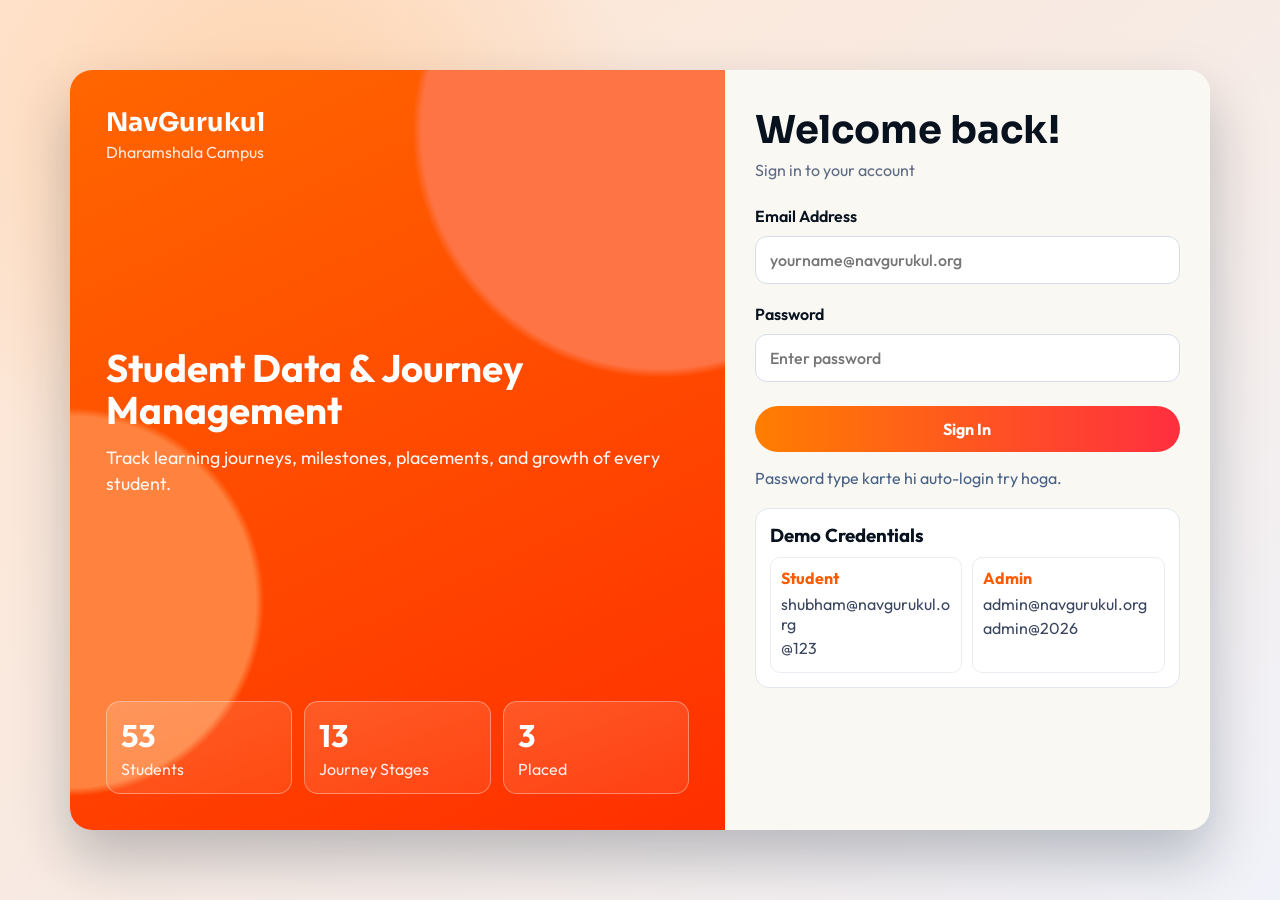
==== admin-portal.html @ 81be7681 "Initial commit" ====
<!DOCTYPE html>
<html lang="en">
<head>
  <meta charset="UTF-8" />
  <meta name="viewport" content="width=device-width, initial-scale=1.0" />
  <title>Student Management Portal</title>
  <link rel="preconnect" href="https://fonts.googleapis.com" />
  <link rel="preconnect" href="https://fonts.gstatic.com" crossorigin />
  <link href="https://fonts.googleapis.com/css2?family=Outfit:wght@400;500;600;700&display=swap" rel="stylesheet" />
  <link rel="stylesheet" href="admin-portal.css" />
</head>
<body>
  <div class="admin-layout">
    <aside class="admin-sidebar">
      <header class="admin-logo">
        <h1>NavGurukul</h1>
        <p>Admin</p>
      </header>

      <nav class="admin-nav">
        <p class="nav-group-title">Manage</p>
        <a href="#" class="nav-link active" data-section="dashboard">📊 Dashboard</a>
        <a href="#" class="nav-link" data-section="students">👥 All Students</a>
        <a href="#" class="nav-link" data-section="add-student">➕ Add Student</a>
        <a href="#" class="nav-link" data-section="settings">⚙️ Settings</a>

        <p class="nav-group-title">Trackers</p>
        <a href="leave-dashboard.html" class="nav-link nav-link-route">🗓️ Leave Dashboard</a>
        <a href="phase-movement-dashboard.html" class="nav-link nav-link-route">🧭 Phase Dashboard</a>
        <a href="progress-evaluator.html" class="nav-link nav-link-route">🎯 Progress Evaluator</a>
      </nav>

      <footer class="admin-footer">
        <button id="adminLogoutBtn" class="logout-btn">🚪 Logout</button>
      </footer>
    </aside>

    <main class="admin-main">
      <!-- Dashboard Section -->
      <section id="dashboard" class="admin-section active">
        <header class="section-header">
          <h1>Dashboard</h1>
          <p id="adminEmail" class="user-info">Loading...</p>
        </header>

        <div class="dashboard-grid">
          <div class="dashboard-card orange">
            <div class="card-number" id="totalStudents">0</div>
            <div class="card-label">Total Students</div>
          </div>
          <div class="dashboard-card green">
            <div class="card-number" id="activeStudents">0</div>
            <div class="card-label">Active Students</div>
          </div>
          <div class="dashboard-card blue">
            <div class="card-number" id="placedStudents">0</div>
            <div class="card-label">Placed</div>
          </div>
          <div class="dashboard-card purple">
            <div class="card-number" id="atRiskStudents">0</div>
            <div class="card-label">At Risk</div>
          </div>
        </div>

        <div class="dashboard-grid">
          <div class="dashboard-card orange">
            <div class="card-number" id="avgPhaseDays">0</div>
            <div class="card-label">Avg Phase Days</div>
          </div>
          <div class="dashboard-card green">
            <div class="card-number" id="avgLeaveDays">0</div>
            <div class="card-label">Avg Leave Days</div>
          </div>
        </div>

        <div class="dashboard-actions">
          <button class="action-btn add-btn" onclick="switchSection('add-student')">➕ Add New Student</button>
          <button class="action-btn view-btn" onclick="switchSection('students')">👥 View All Students</button>
          <a class="action-btn tracker-btn" href="leave-dashboard.html">🗓️ Open Leave Dashboard</a>
          <a class="action-btn tracker-btn" href="phase-movement-dashboard.html">🧭 Open Phase Dashboard</a>
        </div>
      </section>

      <!-- Students List Section -->
      <section id="students" class="admin-section">
        <header class="section-header">
          <h1>All Students</h1>
          <input type="search" id="searchInput" class="search-input" placeholder="Search by name or email..." />
        </header>

        <div class="students-table-container">
          <table class="students-table">
            <thead>
              <tr>
                <th>Name</th>
                <th>Email</th>
                <th>Phase</th>
                <th>Status</th>
                <th>OJT %</th>
                <th>Milestone %</th>
                <th>HTML Hrs</th>
                <th>CSS Hrs</th>
                <th>JS Hrs</th>
                <th>Phase Days</th>
                <th>Leave Days</th>
                <th>Score</th>
                <th>Actions</th>
              </tr>
            </thead>
            <tbody id="studentsTableBody">
              <!-- Populated by JS -->
            </tbody>
          </table>
        </div>
      </section>

      <!-- Add Student Section -->
      <section id="add-student" class="admin-section">
        <header class="section-header">
          <h1>Add New Student</h1>
        </header>

        <div class="form-container">
          <form id="addStudentForm" class="student-form">
            <div class="form-group">
              <label for="studentName">Full Name *</label>
              <input id="studentName" type="text" required placeholder="Student full name" />
            </div>

            <div class="form-group">
              <label for="studentEmail">Email Address *</label>
              <input id="studentEmail" type="email" required placeholder="student@navgurukul.org" />
            </div>

            <div class="form-group">
              <label for="studentPassword">Password *</label>
              <input id="studentPassword" type="password" required placeholder="Set password" />
            </div>

            <div class="form-group">
              <label for="studentPhase">Learning Phase *</label>
              <select id="studentPhase" required>
                <option value="">Select Phase</option>
                <option value="Phase 1 - HTML">Phase 1 - HTML</option>
                <option value="Phase 2 - CSS">Phase 2 - CSS</option>
                <option value="Phase 3 - JavaScript">Phase 3 - JavaScript</option>
                <option value="Phase 4 - Node.js">Phase 4 - Node.js</option>
                <option value="Phase 5 - Express.js + MongoDB">Phase 5 - Express.js + MongoDB</option>
              </select>
            </div>

            <div class="form-group">
              <label for="studentStatus">Status *</label>
              <select id="studentStatus" required>
                <option value="">Select Status</option>
                <option value="Active">Active</option>
                <option value="Pending">Pending</option>
                <option value="At Risk">At Risk</option>
                <option value="Placed">Placed</option>
              </select>
            </div>

            <div class="form-row">
              <div class="form-group">
                <label for="studentOJT">OJT Progress (%) </label>
                <input id="studentOJT" type="number" min="0" max="100" value="0" placeholder="0" />
              </div>
              <div class="form-group">
                <label for="studentMilestone">Milestone (%)</label>
                <input id="studentMilestone" type="number" min="0" max="100" value="0" placeholder="0" />
              </div>
            </div>

            <div class="form-group">
              <label for="studentScore">Score</label>
              <input id="studentScore" type="number" min="0" max="5" step="0.1" value="0" placeholder="0.0" />
            </div>

            <div class="form-row">
              <div class="form-group">
                <label for="studentHtmlHours">HTML Hours</label>
                <input id="studentHtmlHours" type="number" min="0" step="0.5" value="0" placeholder="0" />
              </div>
              <div class="form-group">
                <label for="studentCssHours">CSS Hours</label>
                <input id="studentCssHours" type="number" min="0" step="0.5" value="0" placeholder="0" />
              </div>
            </div>

            <div class="form-row">
              <div class="form-group">
                <label for="studentJsHours">JavaScript Hours</label>
                <input id="studentJsHours" type="number" min="0" step="0.5" value="0" placeholder="0" />
              </div>
              <div class="form-group">
                <label for="studentPhaseDays">Phase Days</label>
                <input id="studentPhaseDays" type="number" min="0" step="1" value="0" placeholder="0" />
              </div>
            </div>

            <div class="form-group">
              <label for="studentLeaveDays">Leave Days</label>
              <input id="studentLeaveDays" type="number" min="0" step="1" value="0" placeholder="0" />
            </div>

            <div class="form-actions">
              <button type="submit" class="btn-primary">Add Student</button>
              <button type="reset" class="btn-secondary">Clear</button>
            </div>

            <p id="formMessage" class="form-message"></p>
          </form>
        </div>
      </section>

      <!-- Settings Section -->
      <section id="settings" class="admin-section">
        <header class="section-header">
          <h1>Settings</h1>
        </header>

        <div class="settings-grid">
          <div class="settings-card">
            <h3>Backup & Restore</h3>
            <p>Download or restore student data</p>
            <button class="btn-primary" onclick="backupStudentData()">📥 Download Backup</button>
            <button class="btn-secondary" onclick="document.getElementById('restoreFile').click()">📤 Restore Backup</button>
            <input type="file" id="restoreFile" style="display: none;" />
          </div>

          <div class="settings-card">
            <h3>Reset Data</h3>
            <p>Warning: This will clear all custom students</p>
            <button class="btn-danger" onclick="resetCustomStudents()">🗑️ Reset Custom Data</button>
          </div>

          <div class="settings-card">
            <h3>Quick Actions</h3>
            <p>Useful quick actions</p>
            <button class="btn-secondary" onclick="generateDemoStudents()">📋 Add Demo Students</button>
          </div>
        </div>
      </section>
    </main>
  </div>

  <script src="admin-portal.js"></script>
</body>
</html>
---- admin-portal.css ----
:root {
  --dark: #08121f;
  --card-bg: #14203c;
  --text-main: #e7efff;
  --text-fade: #b4c2e6;
  --accent: #ff7744;
  --accent-mint: #3de0b0;
  --success: #0d8f55;
  --warning: #ff6b35;
  --danger: #c32035;
}

* {
  margin: 0;
  padding: 0;
  box-sizing: border-box;
}

body {
  background: radial-gradient(circle at 20% 15%, #1f3a6f, transparent 32%),
    linear-gradient(135deg, #020813, var(--dark));
  color: var(--text-main);
  font-family: "Outfit", sans-serif;
  min-height: 100vh;
}

.admin-layout {
  display: grid;
  grid-template-columns: 220px 1fr;
  gap: 0;
  min-height: 100vh;
}

/* Sidebar */
.admin-sidebar {
  background: linear-gradient(180deg, #0f1f44, #0a1629);
  border-right: 1px solid rgba(255, 255, 255, 0.12);
  padding: 20px;
  display: grid;
  grid-template-rows: auto 1fr auto;
  gap: 20px;
}

.admin-logo {
  text-align: center;
  padding-bottom: 16px;
  border-bottom: 1px solid rgba(255, 255, 255, 0.1);
}

.admin-logo h1 {
  font-size: 1.3rem;
  color: var(--accent);
  margin-bottom: 4px;
}

.admin-logo p {
  font-size: 0.8rem;
  color: var(--text-fade);
}

.admin-nav {
  display: grid;
  gap: 8px;
}

.nav-group-title {
  margin-top: 8px;
  margin-bottom: 2px;
  font-size: 0.72rem;
  letter-spacing: 0.06em;
  text-transform: uppercase;
  color: rgba(180, 194, 230, 0.75);
}

.nav-link {
  display: block;
  padding: 10px 12px;
  border-radius: 10px;
  color: var(--text-fade);
  text-decoration: none;
  font-size: 0.95rem;
  transition: all 0.2s ease;
  cursor: pointer;
  border: none;
  background: transparent;
  text-align: left;
}

.nav-link:hover {
  background: rgba(255, 119, 68, 0.15);
  color: var(--accent);
}

.nav-link.active {
  background: linear-gradient(135deg, rgba(255, 119, 68, 0.25), rgba(255, 119, 68, 0.1));
  color: var(--accent);
  font-weight: 600;
}

.nav-link-route {
  border: 1px solid rgba(255, 255, 255, 0.12);
}

.logout-btn {
  width: 100%;
  padding: 10px;
  border: none;
  border-radius: 10px;
  background: linear-gradient(135deg, rgba(195, 32, 53, 0.2), rgba(195, 32, 53, 0.1));
  color: #ff9ba8;
  font-weight: 600;
  cursor: pointer;
  transition: all 0.2s ease;
}

.logout-btn:hover {
  background: var(--danger);
  color: #fff;
}

/* Main Content */
.admin-main {
  padding: 24px;
  display: grid;
  gap: 20px;
  overflow-y: auto;
  min-width: 0;
}

.section-header {
  display: flex;
  justify-content: space-between;
  align-items: center;
  gap: 16px;
  margin-bottom: 16px;
}

.section-header h1 {
  font-size: clamp(1.8rem, 3vw, 2.4rem);
}

.user-info {
  color: var(--text-fade);
  font-size: 0.9rem;
}

.search-input {
  padding: 8px 12px;
  border: 1px solid rgba(255, 255, 255, 0.15);
  border-radius: 10px;
  background: rgba(255, 255, 255, 0.06);
  color: var(--text-main);
  font-family: "Outfit", sans-serif;
  width: 280px;
}

.search-input::placeholder {
  color: var(--text-fade);
}

/* Dashboard */
.dashboard-grid {
  display: grid;
  grid-template-columns: repeat(auto-fit, minmax(180px, 1fr));
  gap: 16px;
  margin-bottom: 24px;
}

.dashboard-card {
  padding: 20px;
  border-radius: 14px;
  border: 1px solid rgba(255, 255, 255, 0.15);
  display: grid;
  gap: 8px;
  text-align: center;
}

.dashboard-card.orange {
  background: linear-gradient(155deg, rgba(255, 119, 68, 0.15), rgba(255, 119, 68, 0.05));
  border-color: var(--accent);
}

.dashboard-card.green {
  background: linear-gradient(155deg, rgba(61, 224, 176, 0.15), rgba(61, 224, 176, 0.05));
  border-color: var(--accent-mint);
}

.dashboard-card.blue {
  background: linear-gradient(155deg, rgba(91, 158, 255, 0.15), rgba(91, 158, 255, 0.05));
  border-color: #5b9eff;
}

.dashboard-card.purple {
  background: linear-gradient(155deg, rgba(184, 151, 255, 0.15), rgba(184, 151, 255, 0.05));
  border-color: #b897ff;
}

.card-number {
  font-size: 2.2rem;
  font-weight: 700;
}

.card-label {
  font-size: 0.85rem;
  color: var(--text-fade);
}

.dashboard-actions {
  display: flex;
  gap: 12px;
  flex-wrap: wrap;
}

.action-btn {
  padding: 12px 20px;
  border: none;
  border-radius: 10px;
  font-weight: 600;
  cursor: pointer;
  transition: all 0.2s ease;
  text-decoration: none;
  display: inline-flex;
  align-items: center;
  justify-content: center;
}

.add-btn {
  background: linear-gradient(135deg, var(--accent), #ff5a20);
  color: #fff;
}

.add-btn:hover {
  transform: translateY(-2px);
  box-shadow: 0 8px 20px rgba(255, 119, 68, 0.3);
}

.view-btn {
  background: linear-gradient(135deg, #3de0b0, #1bb884);
  color: #000;
}

.tracker-btn {
  background: linear-gradient(135deg, #5b9eff, #3a76da);
  color: #eef5ff;
}

.tracker-btn:hover {
  transform: translateY(-2px);
  box-shadow: 0 8px 20px rgba(58, 118, 218, 0.35);
}

/* Students Table */
.students-table-container {
  border-radius: 14px;
  border: 1px solid rgba(255, 255, 255, 0.15);
  overflow: auto;
  background: linear-gradient(155deg, var(--card-bg), rgba(20, 32, 60, 0.6));
}

.students-table {
  min-width: 980px;
}

.students-table {
  width: 100%;
  border-collapse: collapse;
  font-size: 0.9rem;
}

.students-table thead {
  background: rgba(255, 255, 255, 0.08);
  border-bottom: 1px solid rgba(255, 255, 255, 0.15);
}

.students-table th {
  padding: 12px;
  text-align: left;
  color: var(--text-fade);
  font-weight: 600;
}

.students-table td {
  padding: 12px;
  border-bottom: 1px solid rgba(255, 255, 255, 0.08);
}

.students-table tbody tr:hover {
  background: rgba(255, 255, 255, 0.04);
}

.badge {
  display: inline-block;
  padding: 4px 10px;
  border-radius: 6px;
  font-size: 0.8rem;
  font-weight: 600;
}

.badge.active {
  background: rgba(61, 224, 176, 0.2);
  color: var(--accent-mint);
}

.badge.pending {
  background: rgba(255, 119, 68, 0.2);
  color: var(--accent);
}

.badge.placed {
  background: rgba(13, 143, 85, 0.2);
  color: var(--success);
}

.badge.at-risk {
  background: rgba(195, 32, 53, 0.2);
  color: #ff9ba8;
}

.action-icons {
  display: flex;
  gap: 8px;
}

.icon-btn {
  width: 28px;
  height: 28px;
  border: none;
  border-radius: 6px;
  background: rgba(255, 255, 255, 0.1);
  color: inherit;
  cursor: pointer;
  display: grid;
  place-items: center;
  font-size: 0.85rem;
  transition: all 0.2s ease;
}

.icon-btn:hover {
  background: rgba(255, 119, 68, 0.3);
  color: var(--accent);
}

.icon-btn.delete:hover {
  background: rgba(195, 32, 53, 0.3);
  color: #ff9ba8;
}

/* Forms */
.form-container {
  max-width: 600px;
  margin: 0 auto;
}

.student-form {
  background: linear-gradient(155deg, var(--card-bg), rgba(20, 32, 60, 0.6));
  border: 1px solid rgba(255, 255, 255, 0.15);
  border-radius: 14px;
  padding: 24px;
  display: grid;
  gap: 16px;
}

.form-group {
  display: grid;
  gap: 6px;
}

.form-group label {
  font-weight: 600;
  font-size: 0.9rem;
  color: var(--text-main);
}

.form-group input,
.form-group select {
  padding: 10px 12px;
  border: 1px solid rgba(255, 255, 255, 0.15);
  border-radius: 10px;
  background: rgba(255, 255, 255, 0.06);
  color: var(--text-main);
  font-family: "Outfit", sans-serif;
  font-size: 0.9rem;
}

.form-group input:focus,
.form-group select:focus {
  border-color: var(--accent);
  outline: none;
}

.form-row {
  display: grid;
  grid-template-columns: 1fr 1fr;
  gap: 16px;
}

.form-actions {
  display: flex;
  gap: 12px;
  margin-top: 8px;
}

.btn-primary,
.btn-secondary,
.btn-danger {
  padding: 10px 16px;
  border: none;
  border-radius: 10px;
  font-weight: 600;
  cursor: pointer;
  transition: all 0.2s ease;
}

.btn-primary {
  background: linear-gradient(135deg, var(--accent), #ff5a20);
  color: #fff;
  flex: 1;
}

.btn-primary:hover {
  transform: translateY(-2px);
  box-shadow: 0 6px 16px rgba(255, 119, 68, 0.3);
}

.btn-secondary {
  background: rgba(255, 255, 255, 0.1);
  color: var(--text-main);
  flex: 1;
}

.btn-secondary:hover {
  background: rgba(255, 255, 255, 0.15);
}

.btn-danger {
  background: linear-gradient(135deg, var(--danger), #9d1629);
  color: #fff;
}

.btn-danger:hover {
  transform: translateY(-2px);
  box-shadow: 0 6px 16px rgba(195, 32, 53, 0.3);
}

.form-message {
  padding: 10px 12px;
  border-radius: 8px;
  text-align: center;
  font-size: 0.9rem;
  display: none;
}

.form-message.success {
  display: block;
  background: rgba(13, 143, 85, 0.2);
  color: var(--success);
}

.form-message.error {
  display: block;
  background: rgba(195, 32, 53, 0.2);
  color: #ff9ba8;
}

/* Settings */
.settings-grid {
  display: grid;
  grid-template-columns: repeat(auto-fit, minmax(300px, 1fr));
  gap: 16px;
}

.settings-card {
  background: linear-gradient(155deg, var(--card-bg), rgba(20, 32, 60, 0.6));
  border: 1px solid rgba(255, 255, 255, 0.15);
  border-radius: 14px;
  padding: 20px;
  display: grid;
  gap: 12px;
}

.settings-card h3 {
  color: var(--text-main);
  font-size: 1.05rem;
}

.settings-card p {
  color: var(--text-fade);
  font-size: 0.85rem;
}

.settings-card button {
  padding: 10px 14px;
  border: none;
  border-radius: 10px;
  font-weight: 600;
  cursor: pointer;
  transition: all 0.2s ease;
}

/* Sections */
.admin-section {
  display: none;
}

.admin-section.active {
  display: block;
}

/* Responsive */
@media (max-width: 1024px) {
  .admin-layout {
    grid-template-columns: 1fr;
  }

  .admin-sidebar {
    grid-template-columns: 1fr;
    grid-template-rows: auto auto auto;
    gap: 12px;
    padding: 12px;
  }

  .admin-nav {
    display: grid;
    grid-template-columns: repeat(auto-fit, minmax(170px, 1fr));
    gap: 6px;
  }

  .form-row {
    grid-template-columns: 1fr;
  }

  .dashboard-grid {
    grid-template-columns: 1fr 1fr;
  }
}

@media (max-width: 640px) {
  .admin-layout {
    grid-template-columns: 1fr;
  }

  .admin-sidebar {
    position: sticky;
    top: 0;
    z-index: 5;
    border-right: none;
    border-bottom: 1px solid rgba(255, 255, 255, 0.12);
    border-radius: 0;
  }

  .admin-nav {
    grid-template-columns: 1fr 1fr;
  }

  .section-header {
    flex-direction: column;
    align-items: flex-start;
  }

  .search-input {
    width: 100%;
  }

  .students-table {
    font-size: 0.8rem;
  }

  .students-table th,
  .students-table td {
    padding: 8px;
  }

  .dashboard-grid {
    grid-template-columns: 1fr;
  }

  .form-actions {
    flex-direction: column;
  }

  .action-icons {
    flex-direction: column;
  }
}
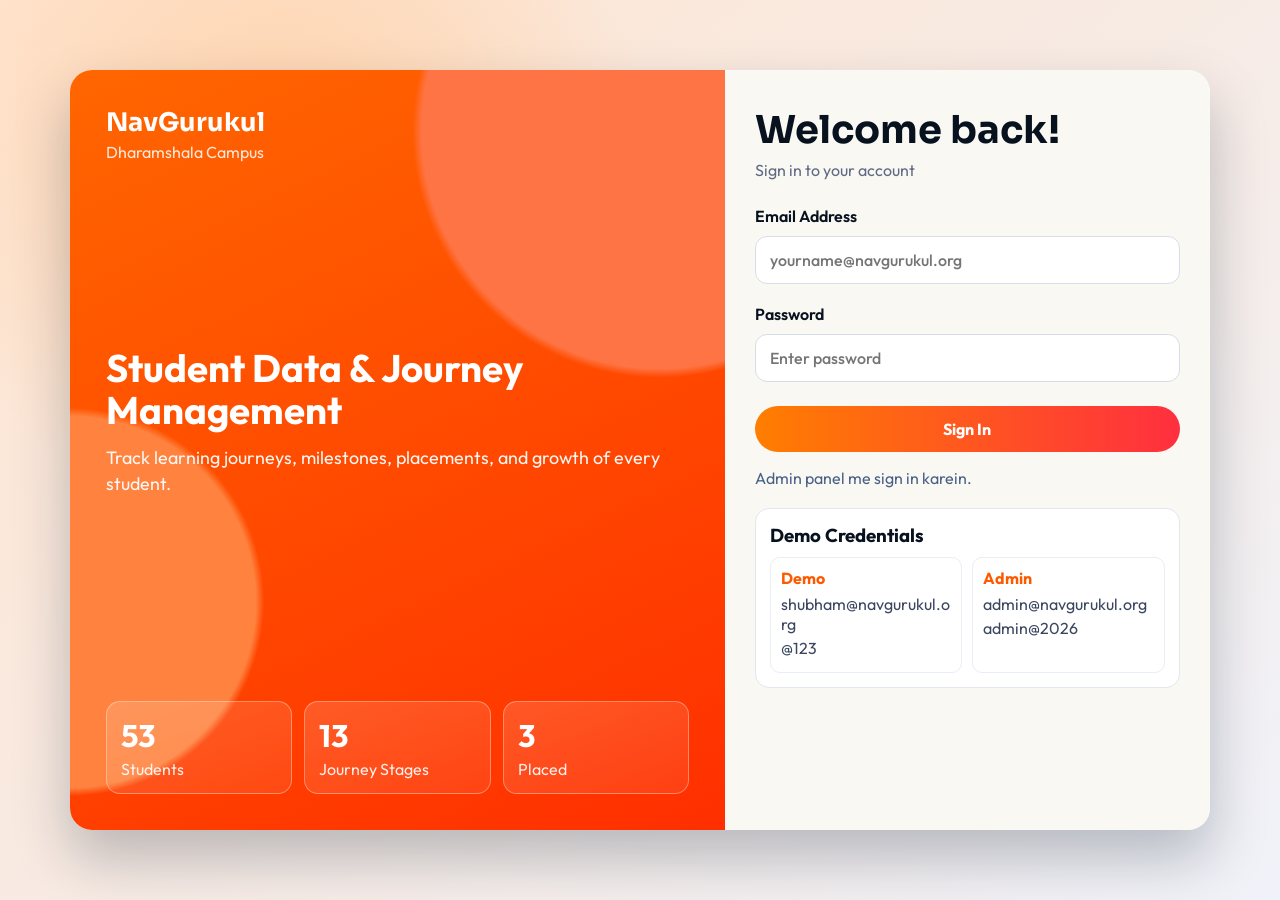
==== commit 70d39132: "Remove Virtual Guitar feature and focus the app on the NavGurukul student admin panel Co-Authored-By" ====
--- a/admin-portal.html
+++ b/admin-portal.html
@@ -3,7 +3,7 @@
 <head>
   <meta charset="UTF-8" />
   <meta name="viewport" content="width=device-width, initial-scale=1.0" />
-  <title>Student Management Portal</title>
+  <title>NavGurukul Student Admin Panel</title>
   <link rel="preconnect" href="https://fonts.googleapis.com" />
   <link rel="preconnect" href="https://fonts.gstatic.com" crossorigin />
   <link href="https://fonts.googleapis.com/css2?family=Outfit:wght@400;500;600;700&display=swap" rel="stylesheet" />
@@ -14,13 +14,28 @@
     <aside class="admin-sidebar">
       <header class="admin-logo">
         <h1>NavGurukul</h1>
-        <p>Admin</p>
+        <p>Dharamshala Campus</p>
       </header>
 
       <nav class="admin-nav">
+        <p class="nav-group-title">Students</p>
+        <a href="#" class="nav-link active" data-section="dashboard">📊 Student Overview</a>
+        <a href="#" class="nav-link" data-section="students">👥 Student List</a>
+        <a href="#" class="nav-link" data-section="profile">🧑‍🎓 Student Profile</a>
+
+        <p class="nav-group-title">Journey</p>
+        <a href="#" class="nav-link" data-section="journey">🛤️ Learning Journey</a>
+        <a href="#" class="nav-link" data-section="stages">🧭 Journey Stages</a>
+        <a href="#" class="nav-link" data-section="milestones">🏁 Milestones</a>
+
+        <p class="nav-group-title">Performance</p>
+        <a href="#" class="nav-link" data-section="skills">📚 Skills &amp; Progress</a>
+        <a href="#" class="nav-link" data-section="attendance">🗓️ Attendance</a>
+        <a href="#" class="nav-link" data-section="projects">💼 Projects</a>
+        <a href="#" class="nav-link" data-section="placement">🎓 Placement Status</a>
+        <a href="#" class="nav-link" data-section="growth">📈 Growth &amp; Performance</a>
+
         <p class="nav-group-title">Manage</p>
-        <a href="#" class="nav-link active" data-section="dashboard">📊 Dashboard</a>
-        <a href="#" class="nav-link" data-section="students">👥 All Students</a>
         <a href="#" class="nav-link" data-section="add-student">➕ Add Student</a>
         <a href="#" class="nav-link" data-section="settings">⚙️ Settings</a>
 
@@ -36,57 +51,112 @@
     </aside>
 
     <main class="admin-main">
-      <!-- Dashboard Section -->
+      <header class="admin-topbar">
+        <button id="sidebarToggle" class="sidebar-toggle" type="button" aria-label="Toggle navigation">☰</button>
+        <div class="topbar-brand">
+          <strong>NavGurukul Student Admin Panel</strong>
+          <span>Student Data &amp; Journey Management · Dharamshala Campus</span>
+        </div>
+        <p id="adminEmail" class="user-info">Loading...</p>
+      </header>
+
+      <!-- Student Overview Section -->
       <section id="dashboard" class="admin-section active">
         <header class="section-header">
-          <h1>Dashboard</h1>
-          <p id="adminEmail" class="user-info">Loading...</p>
+          <h1>Student Overview</h1>
         </header>
 
         <div class="dashboard-grid">
           <div class="dashboard-card orange">
             <div class="card-number" id="totalStudents">0</div>
-            <div class="card-label">Total Students</div>
-          </div>
+            <div class="card-label">Students</div>
+          </div>
+          <div class="dashboard-card blue">
+            <div class="card-number" id="journeyStageCount">0</div>
+            <div class="card-label">Journey Stages</div>
+          </div>
+          <div class="dashboard-card green">
+            <div class="card-number" id="placedStudents">0</div>
+            <div class="card-label">Placed</div>
+          </div>
+          <div class="dashboard-card purple">
+            <div class="card-number" id="atRiskStudents">0</div>
+            <div class="card-label">At Risk</div>
+          </div>
+        </div>
+
+        <div class="dashboard-grid">
           <div class="dashboard-card green">
             <div class="card-number" id="activeStudents">0</div>
             <div class="card-label">Active Students</div>
           </div>
+          <div class="dashboard-card orange">
+            <div class="card-number" id="avgJourneyProgress">0%</div>
+            <div class="card-label">Avg Journey Progress</div>
+          </div>
           <div class="dashboard-card blue">
-            <div class="card-number" id="placedStudents">0</div>
-            <div class="card-label">Placed</div>
+            <div class="card-number" id="avgAttendance">0%</div>
+            <div class="card-label">Avg Attendance</div>
           </div>
           <div class="dashboard-card purple">
-            <div class="card-number" id="atRiskStudents">0</div>
-            <div class="card-label">At Risk</div>
-          </div>
-        </div>
-
-        <div class="dashboard-grid">
-          <div class="dashboard-card orange">
-            <div class="card-number" id="avgPhaseDays">0</div>
-            <div class="card-label">Avg Phase Days</div>
-          </div>
-          <div class="dashboard-card green">
-            <div class="card-number" id="avgLeaveDays">0</div>
-            <div class="card-label">Avg Leave Days</div>
-          </div>
+            <div class="card-number" id="avgScore">0</div>
+            <div class="card-label">Avg Score</div>
+          </div>
+        </div>
+
+        <div class="panel-grid">
+          <article class="panel-card">
+            <h3>Students per Journey Stage</h3>
+            <div id="stageDistribution" class="bar-list"></div>
+          </article>
+          <article class="panel-card">
+            <h3>Needs Attention</h3>
+            <div id="needsAttentionList" class="mini-list"></div>
+          </article>
         </div>
 
         <div class="dashboard-actions">
+          <button class="action-btn view-btn" onclick="switchSection('students')">👥 View Student List</button>
           <button class="action-btn add-btn" onclick="switchSection('add-student')">➕ Add New Student</button>
-          <button class="action-btn view-btn" onclick="switchSection('students')">👥 View All Students</button>
           <a class="action-btn tracker-btn" href="leave-dashboard.html">🗓️ Open Leave Dashboard</a>
           <a class="action-btn tracker-btn" href="phase-movement-dashboard.html">🧭 Open Phase Dashboard</a>
         </div>
       </section>
 
-      <!-- Students List Section -->
+      <!-- Student List Section -->
       <section id="students" class="admin-section">
         <header class="section-header">
-          <h1>All Students</h1>
+          <h1>Student List</h1>
           <input type="search" id="searchInput" class="search-input" placeholder="Search by name or email..." />
         </header>
+
+        <div class="filter-bar">
+          <label>
+            Journey Stage
+            <select id="stageFilter"><option value="">All stages</option></select>
+          </label>
+          <label>
+            Status
+            <select id="statusFilter">
+              <option value="">All statuses</option>
+              <option value="Active">Active</option>
+              <option value="Pending">Pending</option>
+              <option value="At Risk">At Risk</option>
+              <option value="Placed">Placed</option>
+            </select>
+          </label>
+          <label>
+            Placement
+            <select id="placementFilter">
+              <option value="">All placement states</option>
+              <option value="Placed">Placed</option>
+              <option value="Interviewing">Interviewing</option>
+              <option value="Preparing">Preparing</option>
+            </select>
+          </label>
+          <button id="resetFiltersBtn" class="btn-secondary" type="button">Reset</button>
+          <p id="studentCountLabel" class="count-label"></p>
+        </div>
 
         <div class="students-table-container">
           <table class="students-table">
@@ -94,15 +164,12 @@
               <tr>
                 <th>Name</th>
                 <th>Email</th>
-                <th>Phase</th>
+                <th>Journey Stage</th>
                 <th>Status</th>
-                <th>OJT %</th>
-                <th>Milestone %</th>
-                <th>HTML Hrs</th>
-                <th>CSS Hrs</th>
-                <th>JS Hrs</th>
-                <th>Phase Days</th>
-                <th>Leave Days</th>
+                <th>Journey %</th>
+                <th>Milestones</th>
+                <th>Attendance</th>
+                <th>Placement</th>
                 <th>Score</th>
                 <th>Actions</th>
               </tr>
@@ -114,6 +181,79 @@
         </div>
       </section>
 
+      <!-- Student Profile Section -->
+      <section id="profile" class="admin-section">
+        <header class="section-header">
+          <h1>Student Profile</h1>
+          <select id="profileSelect" class="search-input"></select>
+        </header>
+        <div id="profileContent"></div>
+      </section>
+
+      <!-- Learning Journey Section -->
+      <section id="journey" class="admin-section">
+        <header class="section-header">
+          <h1>Learning Journey</h1>
+        </header>
+        <div id="journeyContent"></div>
+      </section>
+
+      <!-- Journey Stages Section -->
+      <section id="stages" class="admin-section">
+        <header class="section-header">
+          <h1>Journey Stages</h1>
+        </header>
+        <div id="stagesContent"></div>
+      </section>
+
+      <!-- Milestones Section -->
+      <section id="milestones" class="admin-section">
+        <header class="section-header">
+          <h1>Milestones</h1>
+        </header>
+        <div id="milestonesContent"></div>
+      </section>
+
+      <!-- Skills & Progress Section -->
+      <section id="skills" class="admin-section">
+        <header class="section-header">
+          <h1>Skills &amp; Progress</h1>
+        </header>
+        <div id="skillsContent"></div>
+      </section>
+
+      <!-- Attendance Section -->
+      <section id="attendance" class="admin-section">
+        <header class="section-header">
+          <h1>Attendance</h1>
+        </header>
+        <div id="attendanceContent"></div>
+      </section>
+
+      <!-- Projects Section -->
+      <section id="projects" class="admin-section">
+        <header class="section-header">
+          <h1>Projects</h1>
+        </header>
+        <div id="projectsContent"></div>
+      </section>
+
+      <!-- Placement Status Section -->
+      <section id="placement" class="admin-section">
+        <header class="section-header">
+          <h1>Placement Status</h1>
+        </header>
+        <div id="placementContent"></div>
+      </section>
+
+      <!-- Growth & Performance Section -->
+      <section id="growth" class="admin-section">
+        <header class="section-header">
+          <h1>Growth &amp; Performance</h1>
+        </header>
+        <div id="growthContent"></div>
+      </section>
+
       <!-- Add Student Section -->
       <section id="add-student" class="admin-section">
         <header class="section-header">
@@ -138,15 +278,13 @@
             </div>
 
             <div class="form-group">
-              <label for="studentPhase">Learning Phase *</label>
-              <select id="studentPhase" required>
-                <option value="">Select Phase</option>
-                <option value="Phase 1 - HTML">Phase 1 - HTML</option>
-                <option value="Phase 2 - CSS">Phase 2 - CSS</option>
-                <option value="Phase 3 - JavaScript">Phase 3 - JavaScript</option>
-                <option value="Phase 4 - Node.js">Phase 4 - Node.js</option>
-                <option value="Phase 5 - Express.js + MongoDB">Phase 5 - Express.js + MongoDB</option>
-              </select>
+              <label for="studentStage">Journey Stage *</label>
+              <select id="studentStage" required></select>
+            </div>
+
+            <div class="form-group">
+              <label for="studentPhase">Learning Phase (auto from phase days)</label>
+              <input id="studentPhase" type="text" readonly />
             </div>
 
             <div class="form-group">
@@ -198,9 +336,15 @@
               </div>
             </div>
 
-            <div class="form-group">
-              <label for="studentLeaveDays">Leave Days</label>
-              <input id="studentLeaveDays" type="number" min="0" step="1" value="0" placeholder="0" />
+            <div class="form-row">
+              <div class="form-group">
+                <label for="studentLeaveDays">Leave Days</label>
+                <input id="studentLeaveDays" type="number" min="0" step="1" value="0" placeholder="0" />
+              </div>
+              <div class="form-group">
+                <label for="studentAttendance">Days Present (of 120)</label>
+                <input id="studentAttendance" type="number" min="0" max="120" step="1" value="0" placeholder="0" />
+              </div>
             </div>
 
             <div class="form-actions">
@@ -230,20 +374,16 @@
 
           <div class="settings-card">
             <h3>Reset Data</h3>
-            <p>Warning: This will clear all custom students</p>
-            <button class="btn-danger" onclick="resetCustomStudents()">🗑️ Reset Custom Data</button>
-          </div>
-
-          <div class="settings-card">
-            <h3>Quick Actions</h3>
-            <p>Useful quick actions</p>
-            <button class="btn-secondary" onclick="generateDemoStudents()">📋 Add Demo Students</button>
+            <p>Warning: this restores the campus seed data and drops local edits</p>
+            <button class="btn-danger" onclick="resetCustomStudents()">🗑️ Reset Student Data</button>
           </div>
         </div>
       </section>
     </main>
   </div>
 
+  <script src="student-data.js"></script>
   <script src="admin-portal.js"></script>
+  <script src="admin-views.js"></script>
 </body>
 </html>
--- a/admin-portal.css
+++ b/admin-portal.css
@@ -316,6 +316,26 @@
   color: #ff9ba8;
 }
 
+.badge.completed {
+  background: rgba(61, 224, 176, 0.18);
+  color: var(--accent-mint);
+}
+
+.badge.in-progress {
+  background: rgba(255, 119, 68, 0.18);
+  color: var(--accent);
+}
+
+.badge.interviewing {
+  background: rgba(91, 158, 255, 0.2);
+  color: #9cc4ff;
+}
+
+.badge.preparing {
+  background: rgba(184, 151, 255, 0.18);
+  color: #cdb7ff;
+}
+
 .action-icons {
   display: flex;
   gap: 8px;
@@ -497,6 +517,312 @@
   transition: all 0.2s ease;
 }
 
+/* Top bar */
+.admin-topbar {
+  display: flex;
+  align-items: center;
+  gap: 14px;
+  padding: 14px 18px;
+  border-radius: 14px;
+  border: 1px solid rgba(255, 255, 255, 0.12);
+  background: linear-gradient(120deg, rgba(255, 119, 68, 0.16), rgba(20, 32, 60, 0.75));
+}
+
+.topbar-brand {
+  display: grid;
+  gap: 2px;
+  flex: 1;
+  min-width: 0;
+}
+
+.topbar-brand span {
+  color: var(--text-fade);
+  font-size: 0.82rem;
+}
+
+.sidebar-toggle {
+  display: none;
+  border: 1px solid rgba(255, 255, 255, 0.18);
+  background: rgba(255, 255, 255, 0.08);
+  color: var(--text-main);
+  border-radius: 10px;
+  padding: 8px 12px;
+  font-size: 1.1rem;
+  cursor: pointer;
+}
+
+/* Filters */
+.filter-bar {
+  display: flex;
+  flex-wrap: wrap;
+  align-items: end;
+  gap: 12px;
+  margin-bottom: 16px;
+}
+
+.filter-bar label {
+  display: grid;
+  gap: 6px;
+  font-size: 0.8rem;
+  color: var(--text-fade);
+}
+
+.filter-bar select {
+  padding: 9px 12px;
+  border-radius: 10px;
+  border: 1px solid rgba(255, 255, 255, 0.15);
+  background: rgba(255, 255, 255, 0.06);
+  color: var(--text-main);
+  font-family: "Outfit", sans-serif;
+  min-width: 180px;
+}
+
+.count-label {
+  margin-left: auto;
+  color: var(--text-fade);
+  font-size: 0.85rem;
+}
+
+.empty-cell,
+.empty-note {
+  text-align: center;
+  padding: 18px;
+  color: var(--text-fade);
+}
+
+.muted {
+  color: var(--text-fade);
+  font-size: 0.8rem;
+}
+
+/* Panels */
+.panel-grid {
+  display: grid;
+  grid-template-columns: repeat(auto-fit, minmax(320px, 1fr));
+  gap: 16px;
+  margin-bottom: 20px;
+}
+
+.panel-card {
+  background: linear-gradient(155deg, var(--card-bg), rgba(20, 32, 60, 0.6));
+  border: 1px solid rgba(255, 255, 255, 0.14);
+  border-radius: 14px;
+  padding: 18px;
+  display: grid;
+  gap: 12px;
+  align-content: start;
+}
+
+.panel-card.wide {
+  grid-column: 1 / -1;
+}
+
+.panel-card h3 {
+  font-size: 1.02rem;
+}
+
+.panel-note {
+  color: var(--text-fade);
+  font-size: 0.86rem;
+}
+
+/* Bars */
+.bar-list {
+  display: grid;
+  gap: 8px;
+}
+
+.bar-row {
+  display: grid;
+  grid-template-columns: minmax(110px, 1fr) 2fr auto;
+  align-items: center;
+  gap: 10px;
+  font-size: 0.85rem;
+}
+
+.bar-label {
+  color: var(--text-fade);
+}
+
+.bar-track {
+  display: inline-block;
+  width: 100%;
+  min-width: 70px;
+  height: 8px;
+  border-radius: 999px;
+  background: rgba(255, 255, 255, 0.12);
+  overflow: hidden;
+  vertical-align: middle;
+}
+
+.bar-track.slim {
+  width: 80px;
+  height: 6px;
+}
+
+.bar-fill {
+  display: block;
+  height: 100%;
+  border-radius: 999px;
+  background: linear-gradient(90deg, var(--accent), #ffb26b);
+}
+
+.bar-value {
+  font-variant-numeric: tabular-nums;
+}
+
+.mini-list {
+  display: grid;
+  gap: 8px;
+}
+
+.mini-row {
+  display: flex;
+  justify-content: space-between;
+  align-items: center;
+  gap: 10px;
+  padding: 8px 10px;
+  border-radius: 10px;
+  background: rgba(255, 255, 255, 0.05);
+  font-size: 0.85rem;
+}
+
+/* Student profile */
+.profile-card {
+  display: grid;
+  grid-template-columns: auto 1fr auto;
+  align-items: center;
+  gap: 18px;
+  padding: 20px;
+  margin-bottom: 20px;
+  border-radius: 16px;
+  border: 1px solid rgba(255, 255, 255, 0.14);
+  background: linear-gradient(140deg, rgba(255, 119, 68, 0.18), rgba(20, 32, 60, 0.8));
+}
+
+.profile-avatar {
+  width: 64px;
+  height: 64px;
+  border-radius: 50%;
+  display: grid;
+  place-items: center;
+  font-size: 1.4rem;
+  font-weight: 700;
+  background: linear-gradient(135deg, var(--accent), #ff5a20);
+  color: #fff;
+}
+
+.profile-meta {
+  display: grid;
+  gap: 4px;
+  min-width: 0;
+}
+
+.profile-meta p {
+  color: var(--text-fade);
+  font-size: 0.88rem;
+}
+
+.profile-badges {
+  display: flex;
+  gap: 8px;
+  margin-top: 6px;
+}
+
+.profile-stats {
+  display: grid;
+  grid-template-columns: repeat(4, minmax(72px, 1fr));
+  gap: 12px;
+  text-align: center;
+}
+
+.profile-stats strong {
+  display: block;
+  font-size: 1.3rem;
+}
+
+.profile-stats span {
+  color: var(--text-fade);
+  font-size: 0.75rem;
+}
+
+/* Journey timeline */
+.timeline {
+  list-style: none;
+  display: grid;
+  gap: 2px;
+}
+
+.timeline-item {
+  display: grid;
+  grid-template-columns: auto 1fr;
+  gap: 12px;
+  padding-bottom: 10px;
+  position: relative;
+}
+
+.timeline-item::before {
+  content: "";
+  position: absolute;
+  left: 5px;
+  top: 14px;
+  bottom: 0;
+  width: 2px;
+  background: rgba(255, 255, 255, 0.14);
+}
+
+.timeline-item:last-child::before {
+  display: none;
+}
+
+.timeline-dot {
+  width: 12px;
+  height: 12px;
+  margin-top: 4px;
+  border-radius: 50%;
+  background: rgba(255, 255, 255, 0.2);
+}
+
+.timeline-item.done .timeline-dot {
+  background: var(--accent-mint);
+}
+
+.timeline-item.current .timeline-dot {
+  background: var(--accent);
+  box-shadow: 0 0 0 4px rgba(255, 119, 68, 0.22);
+}
+
+.timeline-item span:last-child,
+.timeline-item div span {
+  display: block;
+  color: var(--text-fade);
+  font-size: 0.78rem;
+}
+
+/* Journey stages */
+.stage-grid {
+  list-style: none;
+  display: grid;
+  grid-template-columns: repeat(auto-fit, minmax(240px, 1fr));
+  gap: 14px;
+}
+
+.stage-card {
+  background: linear-gradient(155deg, var(--card-bg), rgba(20, 32, 60, 0.6));
+  border: 1px solid rgba(255, 255, 255, 0.14);
+  border-radius: 14px;
+  padding: 16px;
+  display: grid;
+  gap: 8px;
+}
+
+.stage-index {
+  font-size: 0.75rem;
+  letter-spacing: 0.06em;
+  text-transform: uppercase;
+  color: var(--accent);
+}
+
 /* Sections */
 .admin-section {
   display: none;
@@ -513,18 +839,35 @@
   }
 
   .admin-sidebar {
+    display: none;
     grid-template-columns: 1fr;
     grid-template-rows: auto auto auto;
     gap: 12px;
     padding: 12px;
   }
 
+  .admin-layout.nav-open .admin-sidebar {
+    display: grid;
+  }
+
+  .sidebar-toggle {
+    display: block;
+  }
+
   .admin-nav {
     display: grid;
     grid-template-columns: repeat(auto-fit, minmax(170px, 1fr));
     gap: 6px;
   }
 
+  .profile-card {
+    grid-template-columns: auto 1fr;
+  }
+
+  .profile-stats {
+    grid-column: 1 / -1;
+  }
+
   .form-row {
     grid-template-columns: 1fr;
   }
@@ -540,8 +883,7 @@
   }
 
   .admin-sidebar {
-    position: sticky;
-    top: 0;
+    position: relative;
     z-index: 5;
     border-right: none;
     border-bottom: 1px solid rgba(255, 255, 255, 0.12);
@@ -581,4 +923,17 @@
   .action-icons {
     flex-direction: column;
   }
-}
+
+  .bar-row {
+    grid-template-columns: 1fr;
+  }
+
+  .filter-bar select {
+    min-width: 0;
+    width: 100%;
+  }
+
+  .filter-bar label {
+    width: 100%;
+  }
+}
